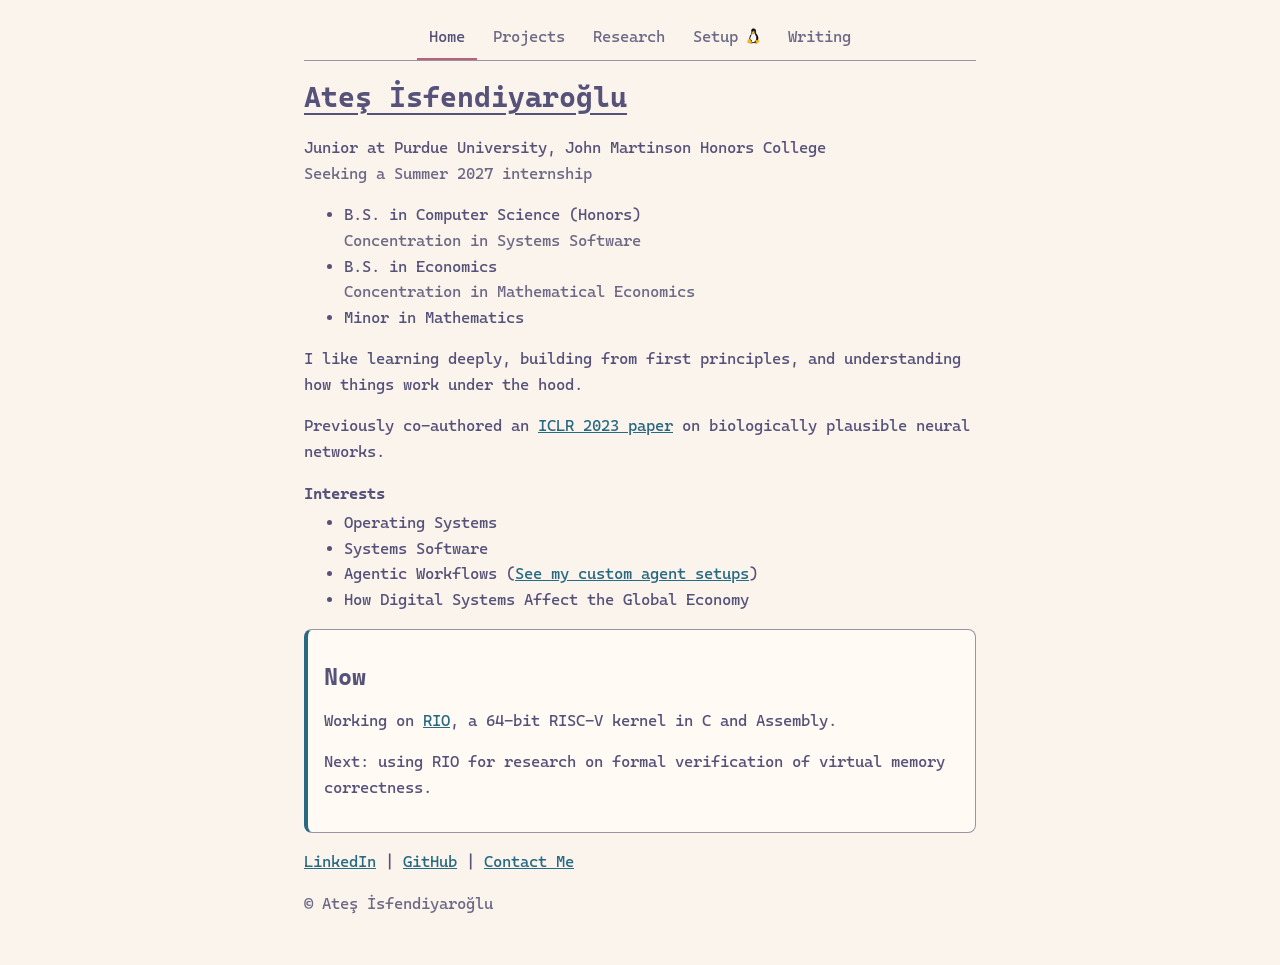
==== index.html @ 23290771 "small capitalization change" ====
<!DOCTYPE html>
<html lang="en">
<head>
<meta charset="utf-8">
<meta name="viewport" content="width=device-width, initial-scale=1">
<title>Ateş İsfendiyaroğlu</title>
<meta name="description" content="Ateş İsfendiyaroğlu: Purdue CS + Economics student focused on operating systems and systems software. Building RIO, a 64-bit RISC-V kernel.">
<meta property="og:title" content="Ateş İsfendiyaroğlu">
<meta property="og:description" content="Ateş İsfendiyaroğlu: Purdue CS + Economics student focused on operating systems and systems software. Building RIO, a 64-bit RISC-V kernel.">
<meta property="og:type" content="website">
<link rel="icon" href="assets/img/favicon.svg" type="image/svg+xml">
<link rel="stylesheet" href="assets/css/palette.css">
<link rel="stylesheet" href="assets/css/style.css">
</head>
<body>
<header>
<nav aria-label="Main">
<a href="index.html" aria-current="page">Home</a>
<a href="projects.html">Projects</a>
<a href="research.html">Research</a>
<a href="setup.html">Setup <img src="assets/img/linux.png" alt="" class="nav-icon" width="41" height="48"></a>
<a href="writing.html">Writing</a>
</nav>
</header>
<main>
<h1>Ateş İsfendiyaroğlu</h1>
<p>Junior at Purdue University, John Martinson Honors College<span class="sub">Seeking a Summer 2027 internship</span></p>
<ul>
<li>B.S. in Computer Science (Honors)<span class="sub">Concentration in Systems Software</span></li>
<li>B.S. in Economics<span class="sub">Concentration in Mathematical Economics</span></li>
<li>Minor in Mathematics</li>
</ul>
<p>I like learning deeply, building from first principles, and understanding how things work under the hood.</p>
<p>Previously co-authored an <a href="research.html">ICLR 2023 paper</a> on biologically plausible neural networks.</p>
<p class="label"><strong>Interests</strong></p>
<ul>
<li>Operating Systems</li>
<li>Systems Software</li>
<li>Agentic Workflows (<a href="https://github.com/AtesIsf/agent-skills">See my custom agent setups</a>)</li>
<li>How Digital Systems Affect the Global Economy</li>
</ul>
<section class="box">
<h2>Now</h2>
<p>Working on <a href="https://github.com/AtesIsf/Rio">RIO</a>, a 64-bit RISC-V kernel in C and Assembly.</p>
<p>Next: using RIO for research on formal verification of virtual memory correctness.</p>
</section>
<p><a href="https://www.linkedin.com/in/ates-isf/">LinkedIn</a> | <a href="https://github.com/AtesIsf">GitHub</a> | <a href="mailto:aisfendi@purdue.edu">Contact Me</a></p>
<!-- Resume: <p class="links"><a href="assets/files/resume.pdf">Resume (PDF)</a></p> -->
</main>
<footer>
<p>&copy; Ateş İsfendiyaroğlu</p>
</footer>
</body>
</html>
---- assets/css/palette.css ----
:root {
  --base: #191724; --surface: #1f1d2e;
  --text: #e0def4; --subtle: #908caa; --muted: #6e6a86;
  --love: #eb6f92; --gold: #f6c177; --rose: #ebbcba;
  --pine: #31748f; --foam: #9ccfd8; --iris: #c4a7e7;
  --border: #47435d;
}
@media (prefers-color-scheme: light) {
  :root {
    --base: #faf4ed; --surface: #fffaf3;
    --text: #575279; --subtle: #6e6a86; --muted: #6e6a86;
    --love: #b4637a; --gold: #9a6412; --rose: #575279;
    --pine: #286983; --foam: #56949f; --iris: #286983;
    --border: #9893a5;
  }
}
---- assets/css/style.css ----
@font-face {
  font-family: "Cascadia Mono";
  src: url("../fonts/CascadiaMono.woff2") format("woff2");
  font-weight: 200 700;
  font-display: swap;
}
* { box-sizing: border-box; }
body {
  margin: 0; background: var(--base); color: var(--text);
  font: 1rem/1.6 "Cascadia Mono", ui-monospace, SFMono-Regular, Menlo, Consolas, monospace;
}
header, main, footer { max-width: 44rem; margin: 0 auto; padding: 0 1rem; }
header { padding-top: 1rem; }
h1, h2, h3 { line-height: 1.25; color: var(--rose); }
a { color: var(--iris); overflow-wrap: anywhere; }
a:hover { color: var(--foam); }
a:focus-visible { outline: 2px solid var(--gold); outline-offset: 2px; }
nav { display: flex; flex-wrap: wrap; justify-content: center; gap: .25rem; border-bottom: 1px solid var(--border); }
h1 { font-size: 1.8rem; text-decoration: underline; text-underline-offset: .2em; }
.item-head { display: flex; flex-wrap: wrap; align-items: baseline; gap: .25rem .75rem; }
.item-head time { color: var(--subtle); font-size: .9em; margin-left: auto; }
.subtitle { color: var(--subtle); margin-top: -.5rem; }
.nav-icon { height: 1em; width: auto; vertical-align: -.15em; border-radius: 0; }
img { max-width: 100%; height: auto; border-radius: .5rem; }
.sub { display: block; color: var(--subtle); }
p.label { margin-bottom: 0; }
p.label + ul { margin-top: .25rem; }
pre.cowsay { display: flex; justify-content: safe center; }
pre { overflow-x: auto; background: var(--surface); border: 1px solid var(--border); border-radius: .5rem; padding: .75rem; }
nav a { padding: .5rem .75rem; text-decoration: none; color: var(--subtle); border-bottom: 2px solid transparent; }
nav a[aria-current] { color: var(--text); border-bottom-color: var(--love); }
.box, article { background: var(--surface); border: 1px solid var(--border); border-radius: .5rem; padding: .25rem 1rem 1rem; margin: 1rem 0; }
.box { border-left: 4px solid var(--pine); padding-top: .75rem; }
.box h2, article h2 { margin-bottom: .25rem; }
.tag { color: var(--gold); font-size: .85em; }
.stack { color: var(--subtle); }
footer { padding-bottom: 2rem; color: var(--subtle); }
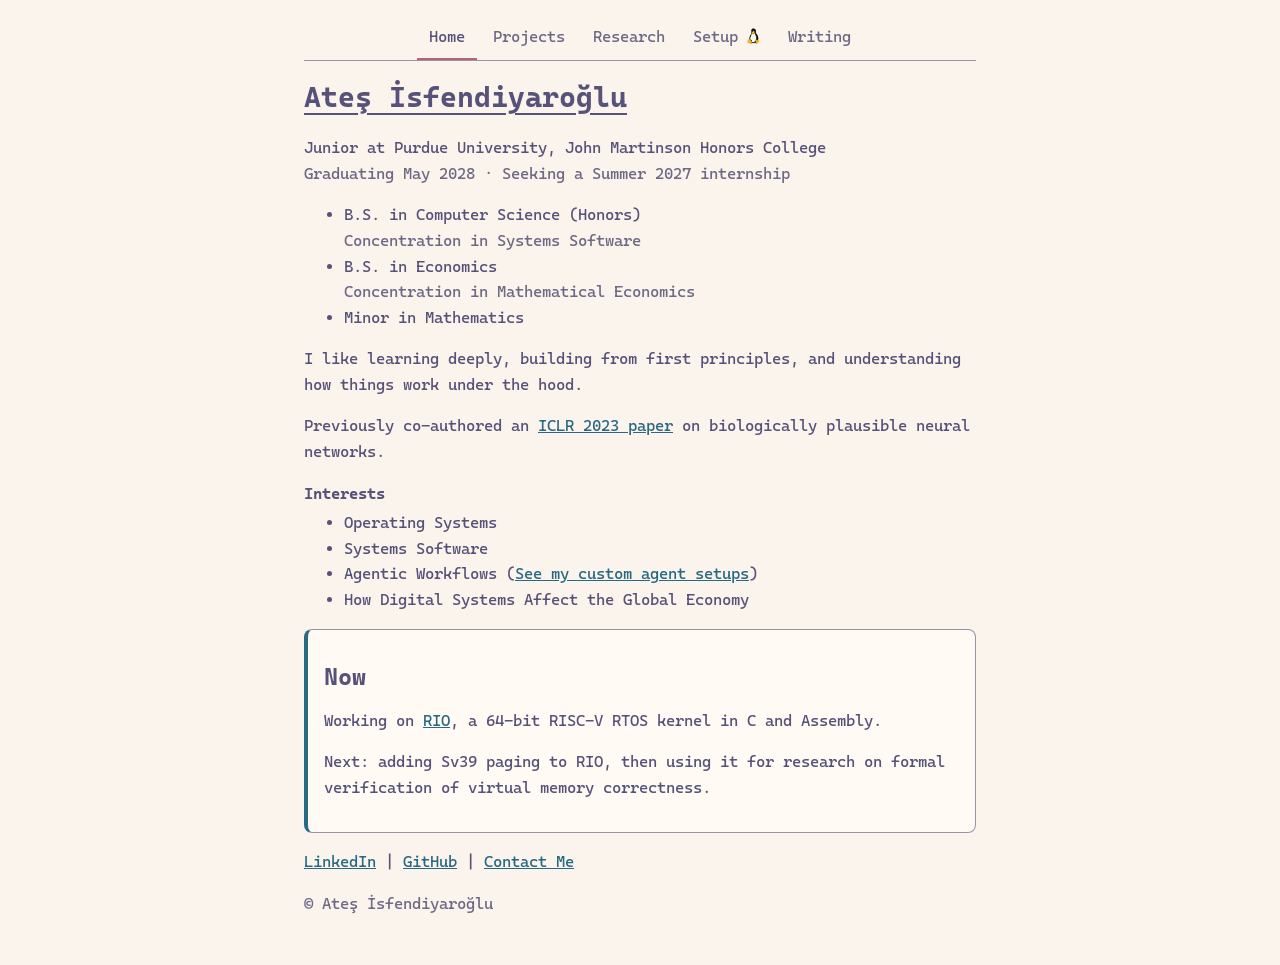
==== commit 817e2201: "Describe RIO consistently, mention test suite and planned Sv39 paging; add graduation date Co-Author" ====
--- a/index.html
+++ b/index.html
@@ -24,7 +24,7 @@
 </header>
 <main>
 <h1>Ateş İsfendiyaroğlu</h1>
-<p>Junior at Purdue University, John Martinson Honors College<span class="sub">Seeking a Summer 2027 internship</span></p>
+<p>Junior at Purdue University, John Martinson Honors College<span class="sub">Graduating May 2028 · Seeking a Summer 2027 internship</span></p>
 <ul>
 <li>B.S. in Computer Science (Honors)<span class="sub">Concentration in Systems Software</span></li>
 <li>B.S. in Economics<span class="sub">Concentration in Mathematical Economics</span></li>
@@ -41,8 +41,8 @@
 </ul>
 <section class="box">
 <h2>Now</h2>
-<p>Working on <a href="https://github.com/AtesIsf/Rio">RIO</a>, a 64-bit RISC-V kernel in C and Assembly.</p>
-<p>Next: using RIO for research on formal verification of virtual memory correctness.</p>
+<p>Working on <a href="https://github.com/AtesIsf/Rio">RIO</a>, a 64-bit RISC-V RTOS kernel in C and Assembly.</p>
+<p>Next: adding Sv39 paging to RIO, then using it for research on formal verification of virtual memory correctness.</p>
 </section>
 <p><a href="https://www.linkedin.com/in/ates-isf/">LinkedIn</a> | <a href="https://github.com/AtesIsf">GitHub</a> | <a href="mailto:aisfendi@purdue.edu">Contact Me</a></p>
 <!-- Resume: <p class="links"><a href="assets/files/resume.pdf">Resume (PDF)</a></p> -->
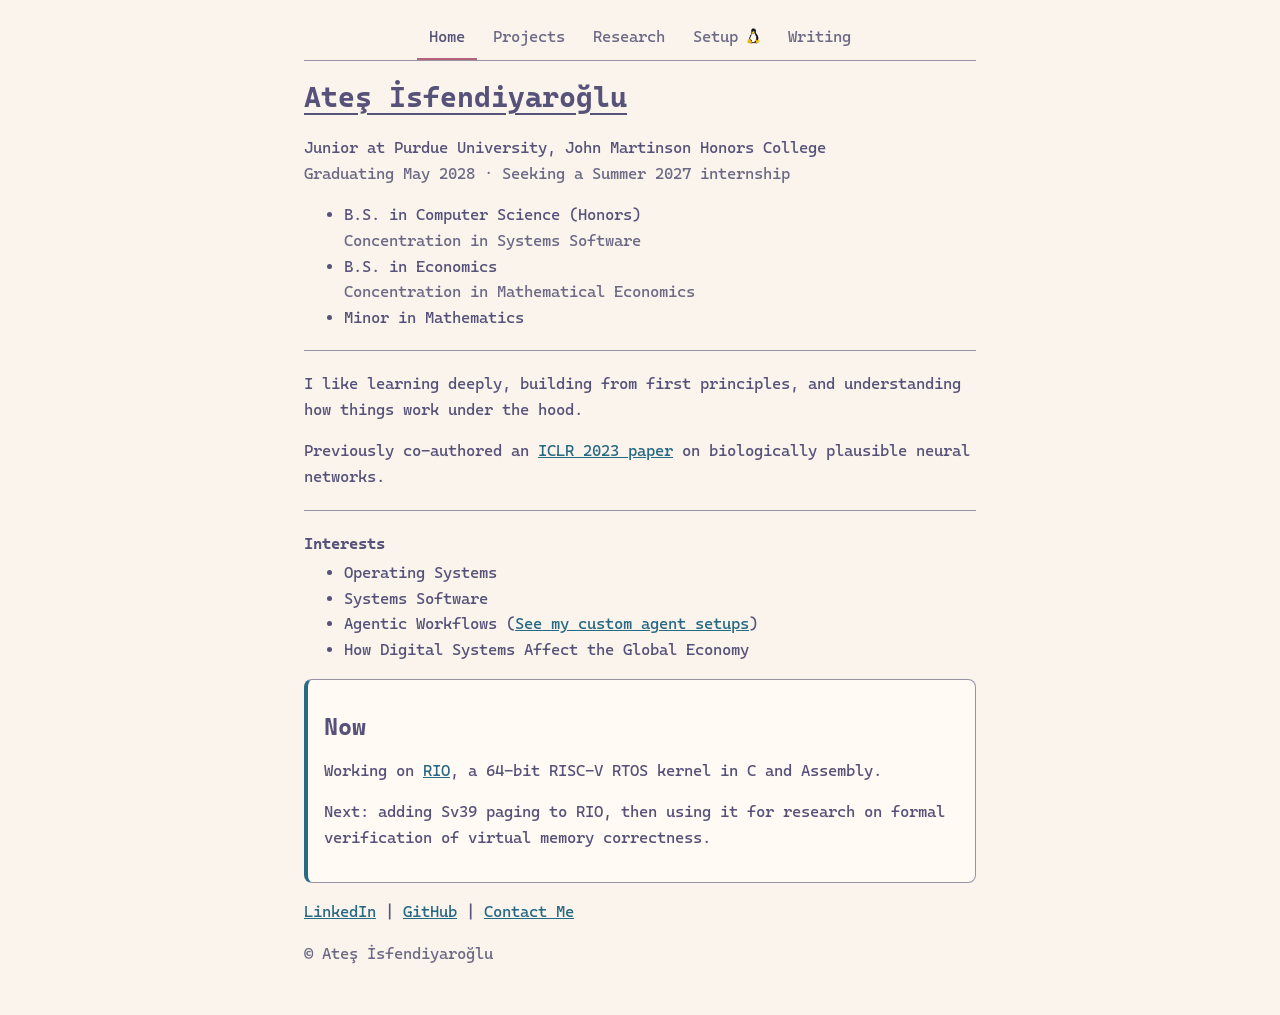
==== commit a1115553: "Add horizontal rules around home intro block Co-Authored-By: Claude Opus 5.5 <noreply@anthropic.com>" ====
--- a/index.html
+++ b/index.html
@@ -30,8 +30,10 @@
 <li>B.S. in Economics<span class="sub">Concentration in Mathematical Economics</span></li>
 <li>Minor in Mathematics</li>
 </ul>
+<hr>
 <p>I like learning deeply, building from first principles, and understanding how things work under the hood.</p>
 <p>Previously co-authored an <a href="research.html">ICLR 2023 paper</a> on biologically plausible neural networks.</p>
+<hr>
 <p class="label"><strong>Interests</strong></p>
 <ul>
 <li>Operating Systems</li>
--- a/assets/css/style.css
+++ b/assets/css/style.css
@@ -35,3 +35,4 @@
 .tag { color: var(--gold); font-size: .85em; }
 .stack { color: var(--subtle); }
 footer { padding-bottom: 2rem; color: var(--subtle); }
+hr { border: 0; border-top: 1px solid var(--border); margin: 1.25rem 0; }
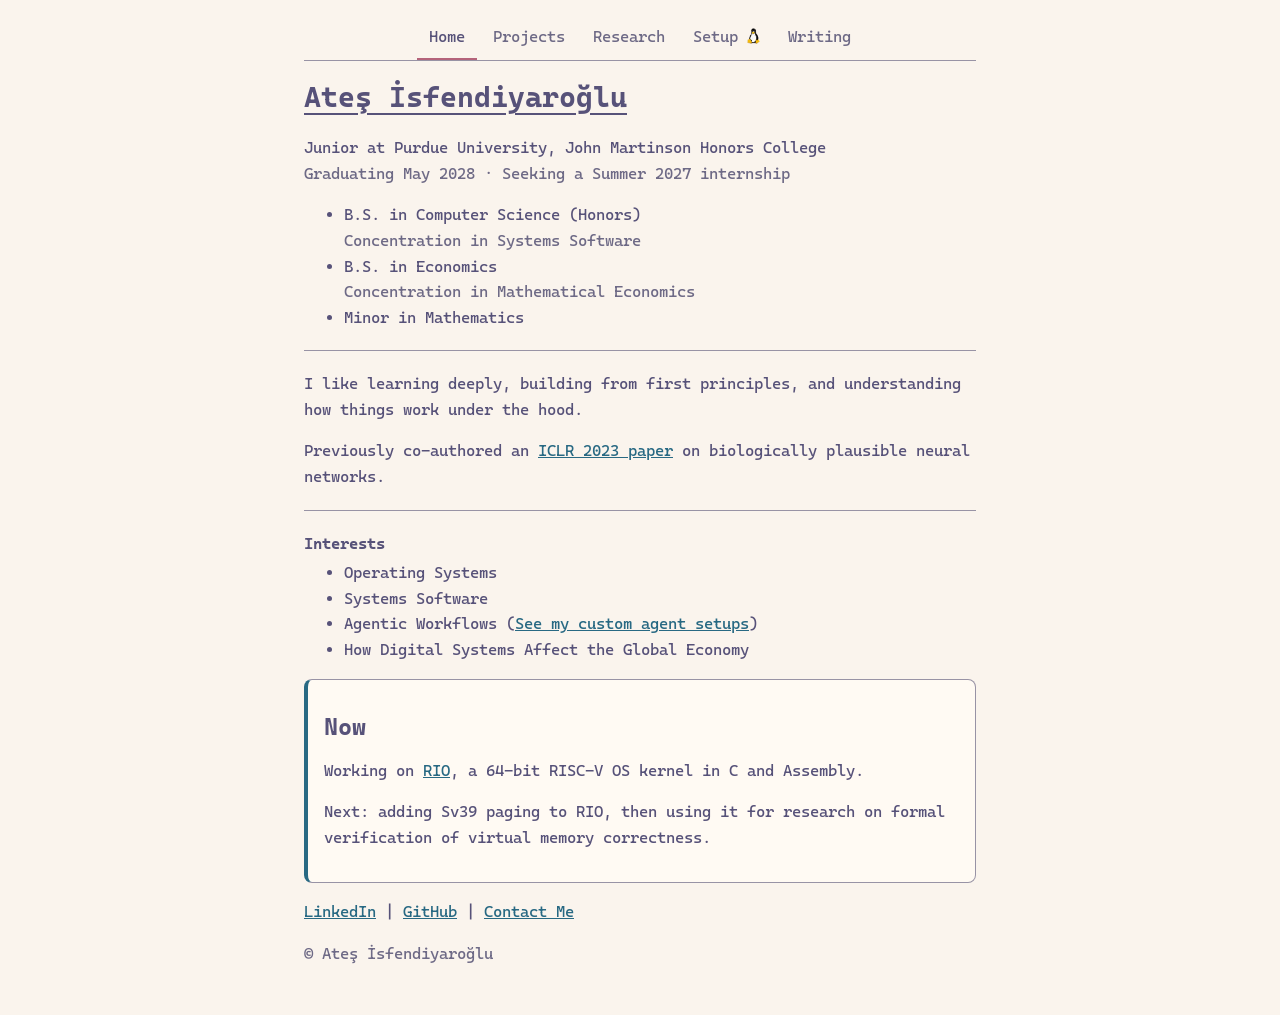
==== commit 72fd3b7f: "Call RIO an OS kernel, use Erdogan spelling, add missing period Co-Authored-By: Claude Opus 5.5 <nor" ====
--- a/index.html
+++ b/index.html
@@ -43,7 +43,7 @@
 </ul>
 <section class="box">
 <h2>Now</h2>
-<p>Working on <a href="https://github.com/AtesIsf/Rio">RIO</a>, a 64-bit RISC-V RTOS kernel in C and Assembly.</p>
+<p>Working on <a href="https://github.com/AtesIsf/Rio">RIO</a>, a 64-bit RISC-V OS kernel in C and Assembly.</p>
 <p>Next: adding Sv39 paging to RIO, then using it for research on formal verification of virtual memory correctness.</p>
 </section>
 <p><a href="https://www.linkedin.com/in/ates-isf/">LinkedIn</a> | <a href="https://github.com/AtesIsf">GitHub</a> | <a href="mailto:aisfendi@purdue.edu">Contact Me</a></p>
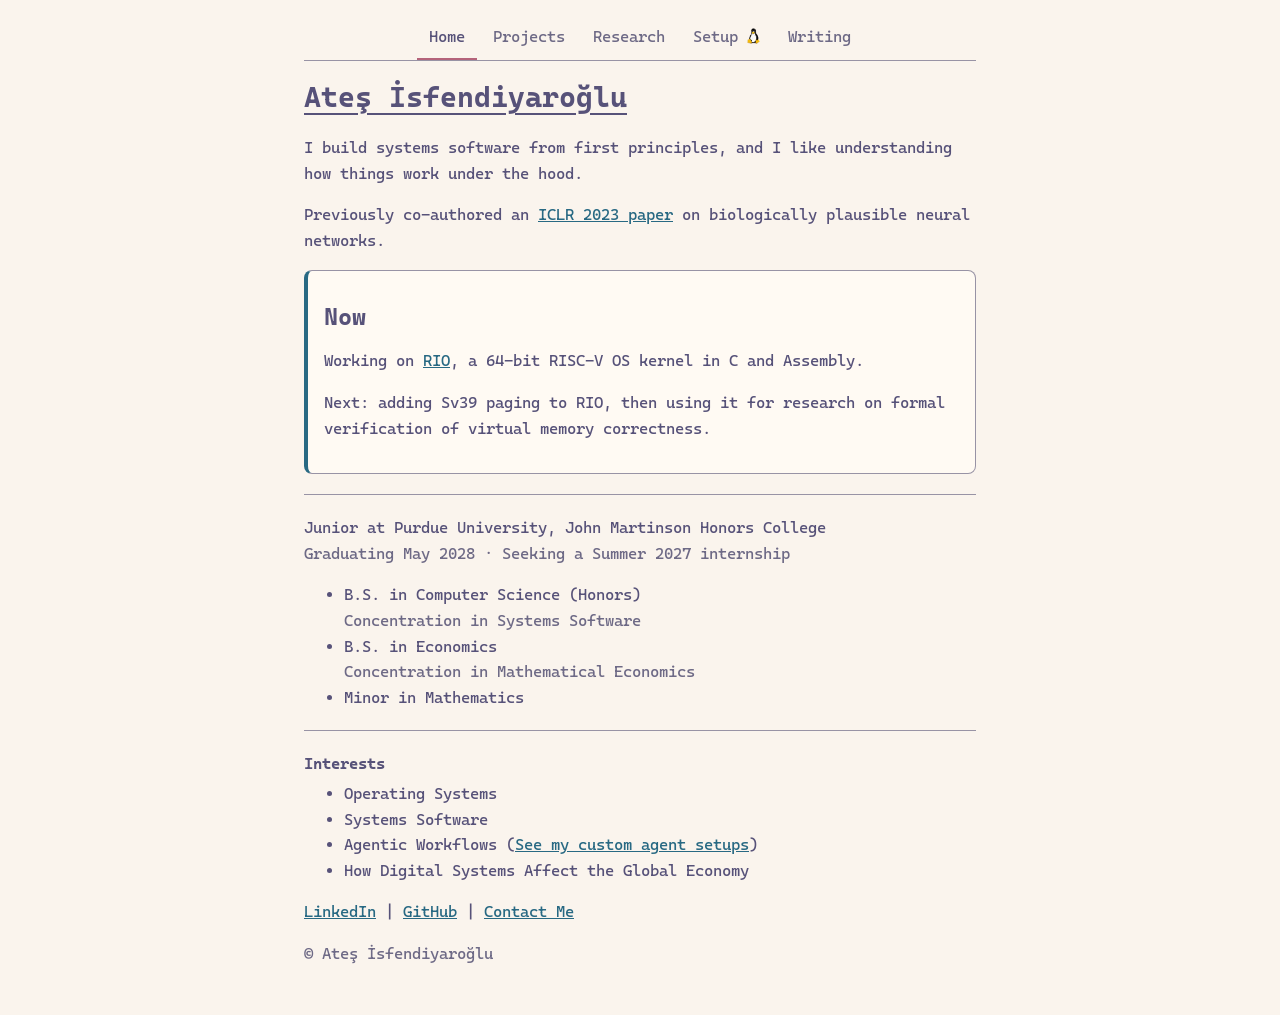
==== commit 3b6cfebc: "Lead home page with pitch, expand RIO description, fit nav on mobile - Home: pitch, ICLR line and No" ====
--- a/index.html
+++ b/index.html
@@ -24,15 +24,20 @@
 </header>
 <main>
 <h1>Ateş İsfendiyaroğlu</h1>
+<p>I build systems software from first principles, and I like understanding how things work under the hood.</p>
+<p>Previously co-authored an <a href="research.html">ICLR 2023 paper</a> on biologically plausible neural networks.</p>
+<section class="box">
+<h2>Now</h2>
+<p>Working on <a href="https://github.com/AtesIsf/Rio">RIO</a>, a 64-bit RISC-V OS kernel in C and Assembly.</p>
+<p>Next: adding Sv39 paging to RIO, then using it for research on formal verification of virtual memory correctness.</p>
+</section>
+<hr>
 <p>Junior at Purdue University, John Martinson Honors College<span class="sub">Graduating May 2028 · Seeking a Summer 2027 internship</span></p>
 <ul>
 <li>B.S. in Computer Science (Honors)<span class="sub">Concentration in Systems Software</span></li>
 <li>B.S. in Economics<span class="sub">Concentration in Mathematical Economics</span></li>
 <li>Minor in Mathematics</li>
 </ul>
-<hr>
-<p>I like learning deeply, building from first principles, and understanding how things work under the hood.</p>
-<p>Previously co-authored an <a href="research.html">ICLR 2023 paper</a> on biologically plausible neural networks.</p>
 <hr>
 <p class="label"><strong>Interests</strong></p>
 <ul>
@@ -41,11 +46,6 @@
 <li>Agentic Workflows (<a href="https://github.com/AtesIsf/agent-skills">See my custom agent setups</a>)</li>
 <li>How Digital Systems Affect the Global Economy</li>
 </ul>
-<section class="box">
-<h2>Now</h2>
-<p>Working on <a href="https://github.com/AtesIsf/Rio">RIO</a>, a 64-bit RISC-V OS kernel in C and Assembly.</p>
-<p>Next: adding Sv39 paging to RIO, then using it for research on formal verification of virtual memory correctness.</p>
-</section>
 <p><a href="https://www.linkedin.com/in/ates-isf/">LinkedIn</a> | <a href="https://github.com/AtesIsf">GitHub</a> | <a href="mailto:aisfendi@purdue.edu">Contact Me</a></p>
 <!-- Resume: <p class="links"><a href="assets/files/resume.pdf">Resume (PDF)</a></p> -->
 </main>
--- a/assets/css/style.css
+++ b/assets/css/style.css
@@ -29,6 +29,11 @@
 pre { overflow-x: auto; background: var(--surface); border: 1px solid var(--border); border-radius: .5rem; padding: .75rem; }
 nav a { padding: .5rem .75rem; text-decoration: none; color: var(--subtle); border-bottom: 2px solid transparent; }
 nav a[aria-current] { color: var(--text); border-bottom-color: var(--love); }
+/* Phones: shrink nav so all 5 links fit on one row down to ~320px */
+@media (max-width: 34rem) {
+  nav { justify-content: space-between; font-size: min(1rem, 3.4vw); }
+  nav a { padding: .5rem .25rem; }
+}
 .box, article { background: var(--surface); border: 1px solid var(--border); border-radius: .5rem; padding: .25rem 1rem 1rem; margin: 1rem 0; }
 .box { border-left: 4px solid var(--pine); padding-top: .75rem; }
 .box h2, article h2 { margin-bottom: .25rem; }
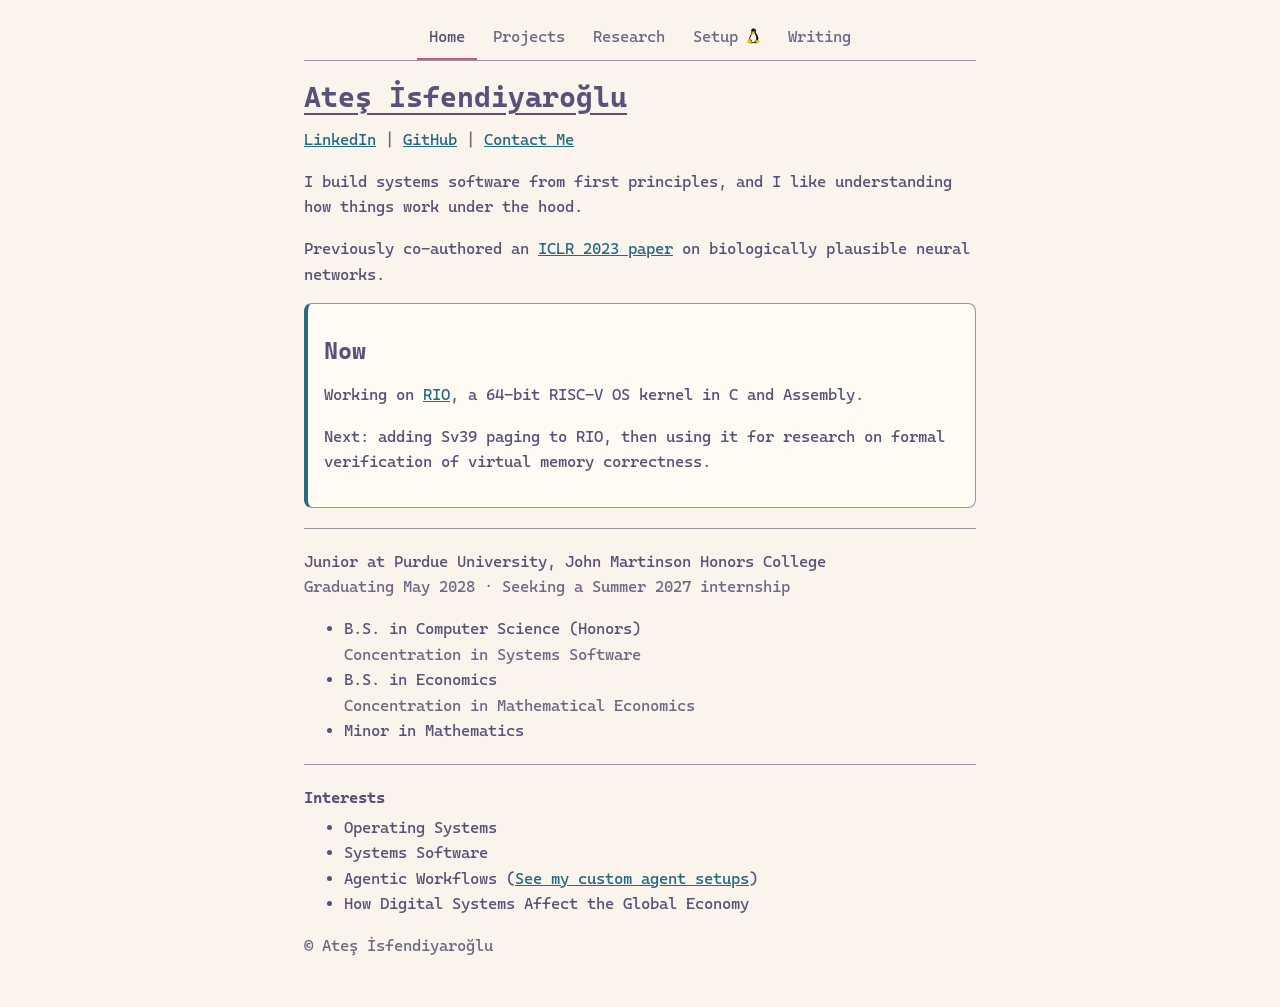
==== commit 62a45b7c: "Move contact links under name on home page Co-Authored-By: Claude Opus 5.5 <noreply@anthropic.com>" ====
--- a/index.html
+++ b/index.html
@@ -24,6 +24,7 @@
 </header>
 <main>
 <h1>Ateş İsfendiyaroğlu</h1>
+<p class="subtitle"><a href="https://www.linkedin.com/in/ates-isf/">LinkedIn</a> | <a href="https://github.com/AtesIsf">GitHub</a> | <a href="mailto:aisfendi@purdue.edu">Contact Me</a></p>
 <p>I build systems software from first principles, and I like understanding how things work under the hood.</p>
 <p>Previously co-authored an <a href="research.html">ICLR 2023 paper</a> on biologically plausible neural networks.</p>
 <section class="box">
@@ -46,7 +47,6 @@
 <li>Agentic Workflows (<a href="https://github.com/AtesIsf/agent-skills">See my custom agent setups</a>)</li>
 <li>How Digital Systems Affect the Global Economy</li>
 </ul>
-<p><a href="https://www.linkedin.com/in/ates-isf/">LinkedIn</a> | <a href="https://github.com/AtesIsf">GitHub</a> | <a href="mailto:aisfendi@purdue.edu">Contact Me</a></p>
 <!-- Resume: <p class="links"><a href="assets/files/resume.pdf">Resume (PDF)</a></p> -->
 </main>
 <footer>
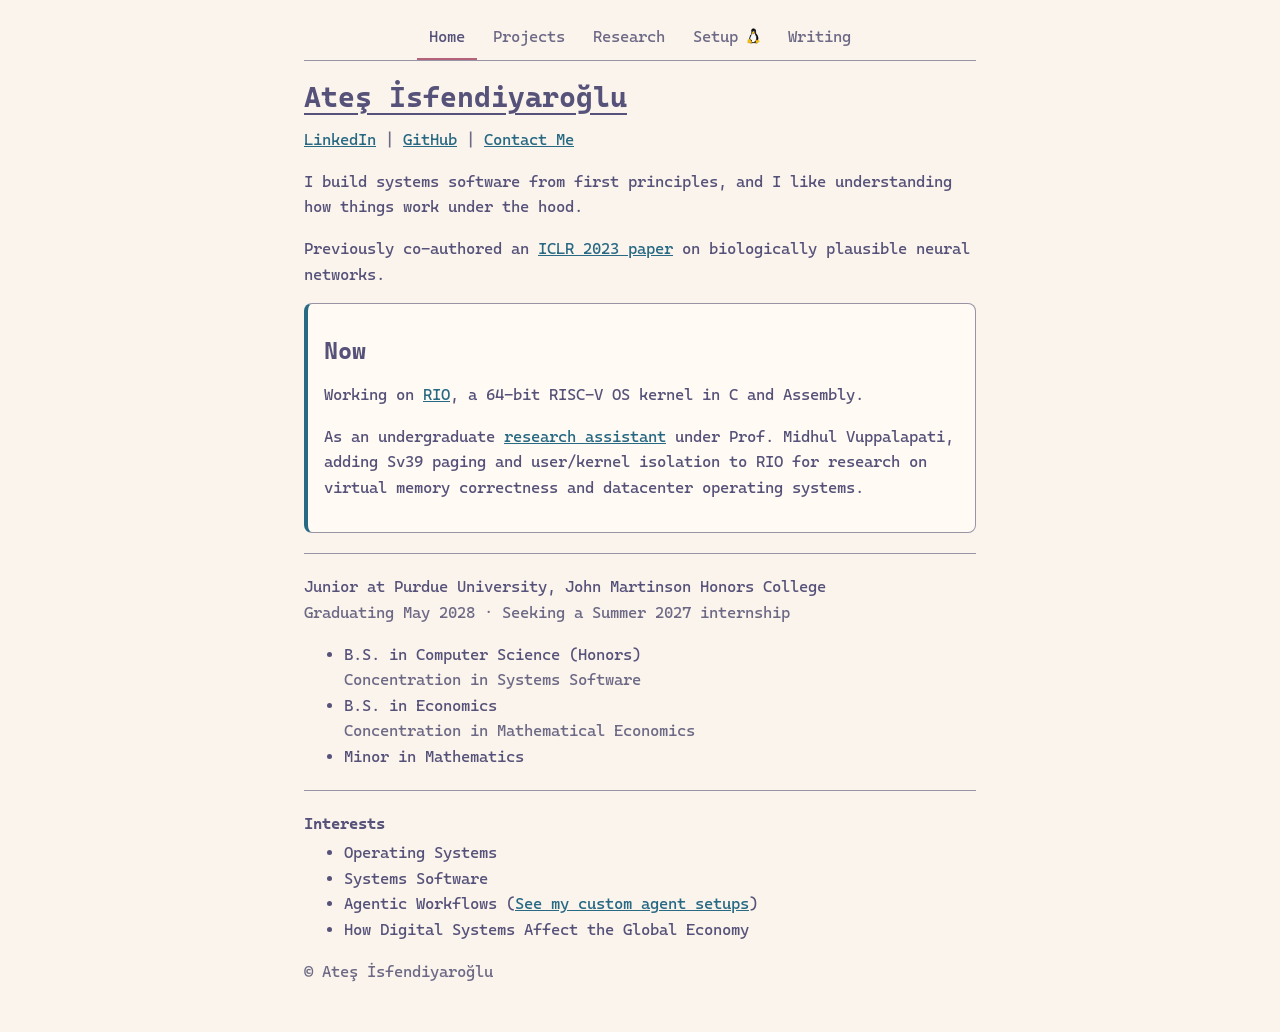
==== commit 3d533867: "Sync site with updated resume Add Purdue OS research (under Prof. Vuppalapati) to the research page " ====
--- a/index.html
+++ b/index.html
@@ -30,7 +30,10 @@
 <section class="box">
 <h2>Now</h2>
 <p>Working on <a href="https://github.com/AtesIsf/Rio">RIO</a>, a 64-bit RISC-V OS kernel in C and Assembly.</p>
-<p>Next: adding Sv39 paging to RIO, then using it for research on formal verification of virtual memory correctness.</p>
+<p>As an undergraduate <a href="research.html">research assistant</a> under
+Prof. Midhul Vuppalapati, adding Sv39 paging and user/kernel isolation to RIO
+for research on virtual memory correctness and datacenter operating
+systems.</p>
 </section>
 <hr>
 <p>Junior at Purdue University, John Martinson Honors College<span class="sub">Graduating May 2028 · Seeking a Summer 2027 internship</span></p>
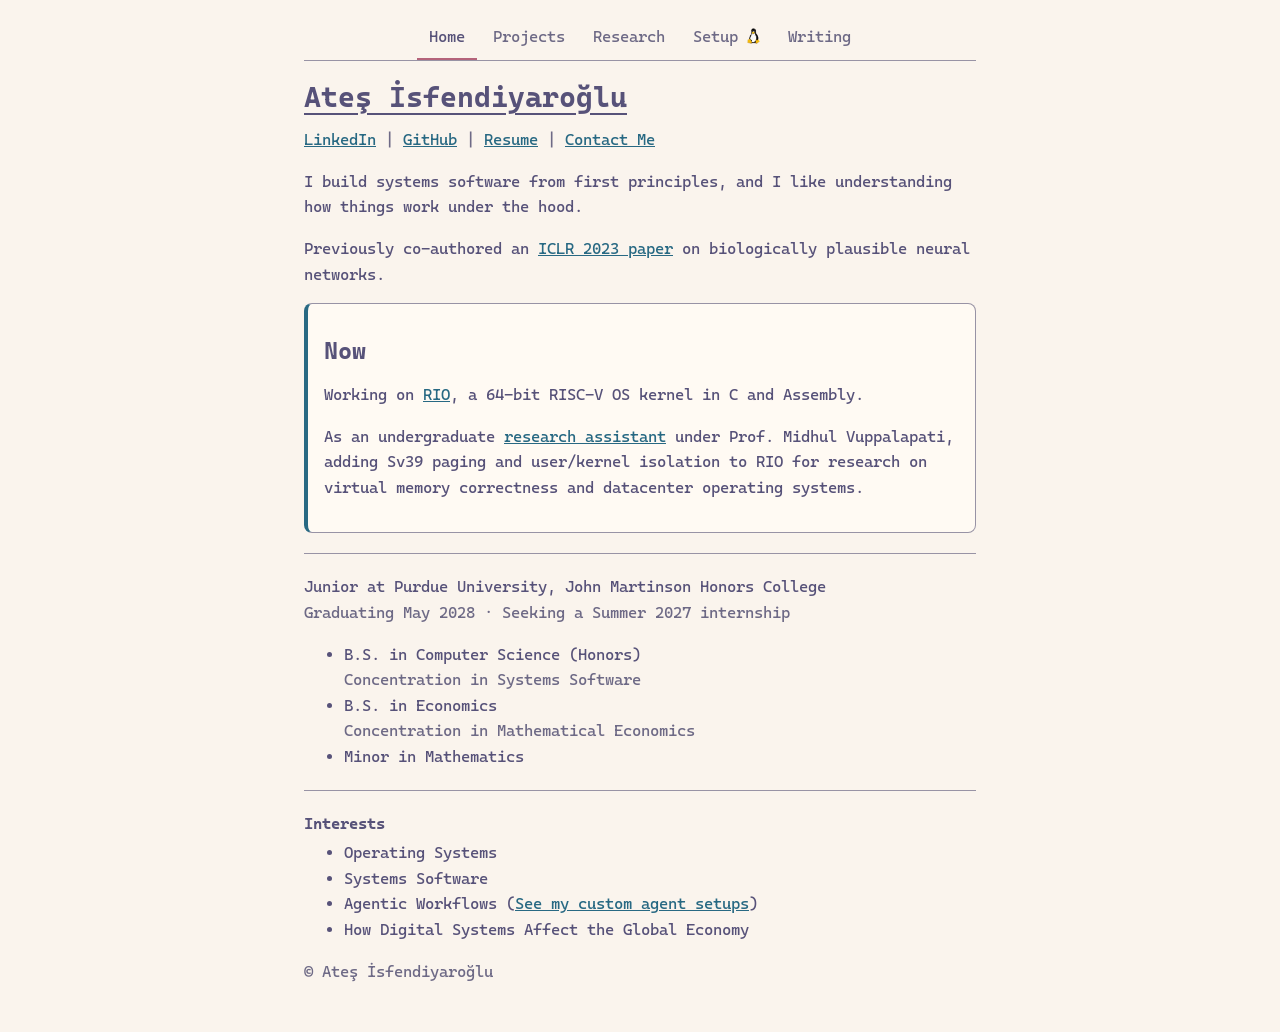
==== commit e6628ad3: "Add resume link and sync project dates Link a phone-free web copy of the resume from the home page h" ====
--- a/index.html
+++ b/index.html
@@ -24,7 +24,17 @@
 </header>
 <main>
 <h1>Ateş İsfendiyaroğlu</h1>
-<p class="subtitle"><a href="https://www.linkedin.com/in/ates-isf/">LinkedIn</a> | <a href="https://github.com/AtesIsf">GitHub</a> | <a href="mailto:aisfendi@purdue.edu">Contact Me</a></p>
+<!--
+  PRIVACY: assets/files/resume.pdf is a public, phone-free copy of the
+  resume. Never replace it with the application resume (which includes a
+  phone number). Export it from the Google Doc
+  "Resume (2026 template) - web, no phone" instead.
+-->
+<p class="subtitle">
+<a href="https://www.linkedin.com/in/ates-isf/">LinkedIn</a> |
+<a href="https://github.com/AtesIsf">GitHub</a> |
+<a href="assets/files/resume.pdf">Resume</a> |
+<a href="mailto:aisfendi@purdue.edu">Contact Me</a></p>
 <p>I build systems software from first principles, and I like understanding how things work under the hood.</p>
 <p>Previously co-authored an <a href="research.html">ICLR 2023 paper</a> on biologically plausible neural networks.</p>
 <section class="box">
@@ -50,7 +60,6 @@
 <li>Agentic Workflows (<a href="https://github.com/AtesIsf/agent-skills">See my custom agent setups</a>)</li>
 <li>How Digital Systems Affect the Global Economy</li>
 </ul>
-<!-- Resume: <p class="links"><a href="assets/files/resume.pdf">Resume (PDF)</a></p> -->
 </main>
 <footer>
 <p>&copy; Ateş İsfendiyaroğlu</p>
